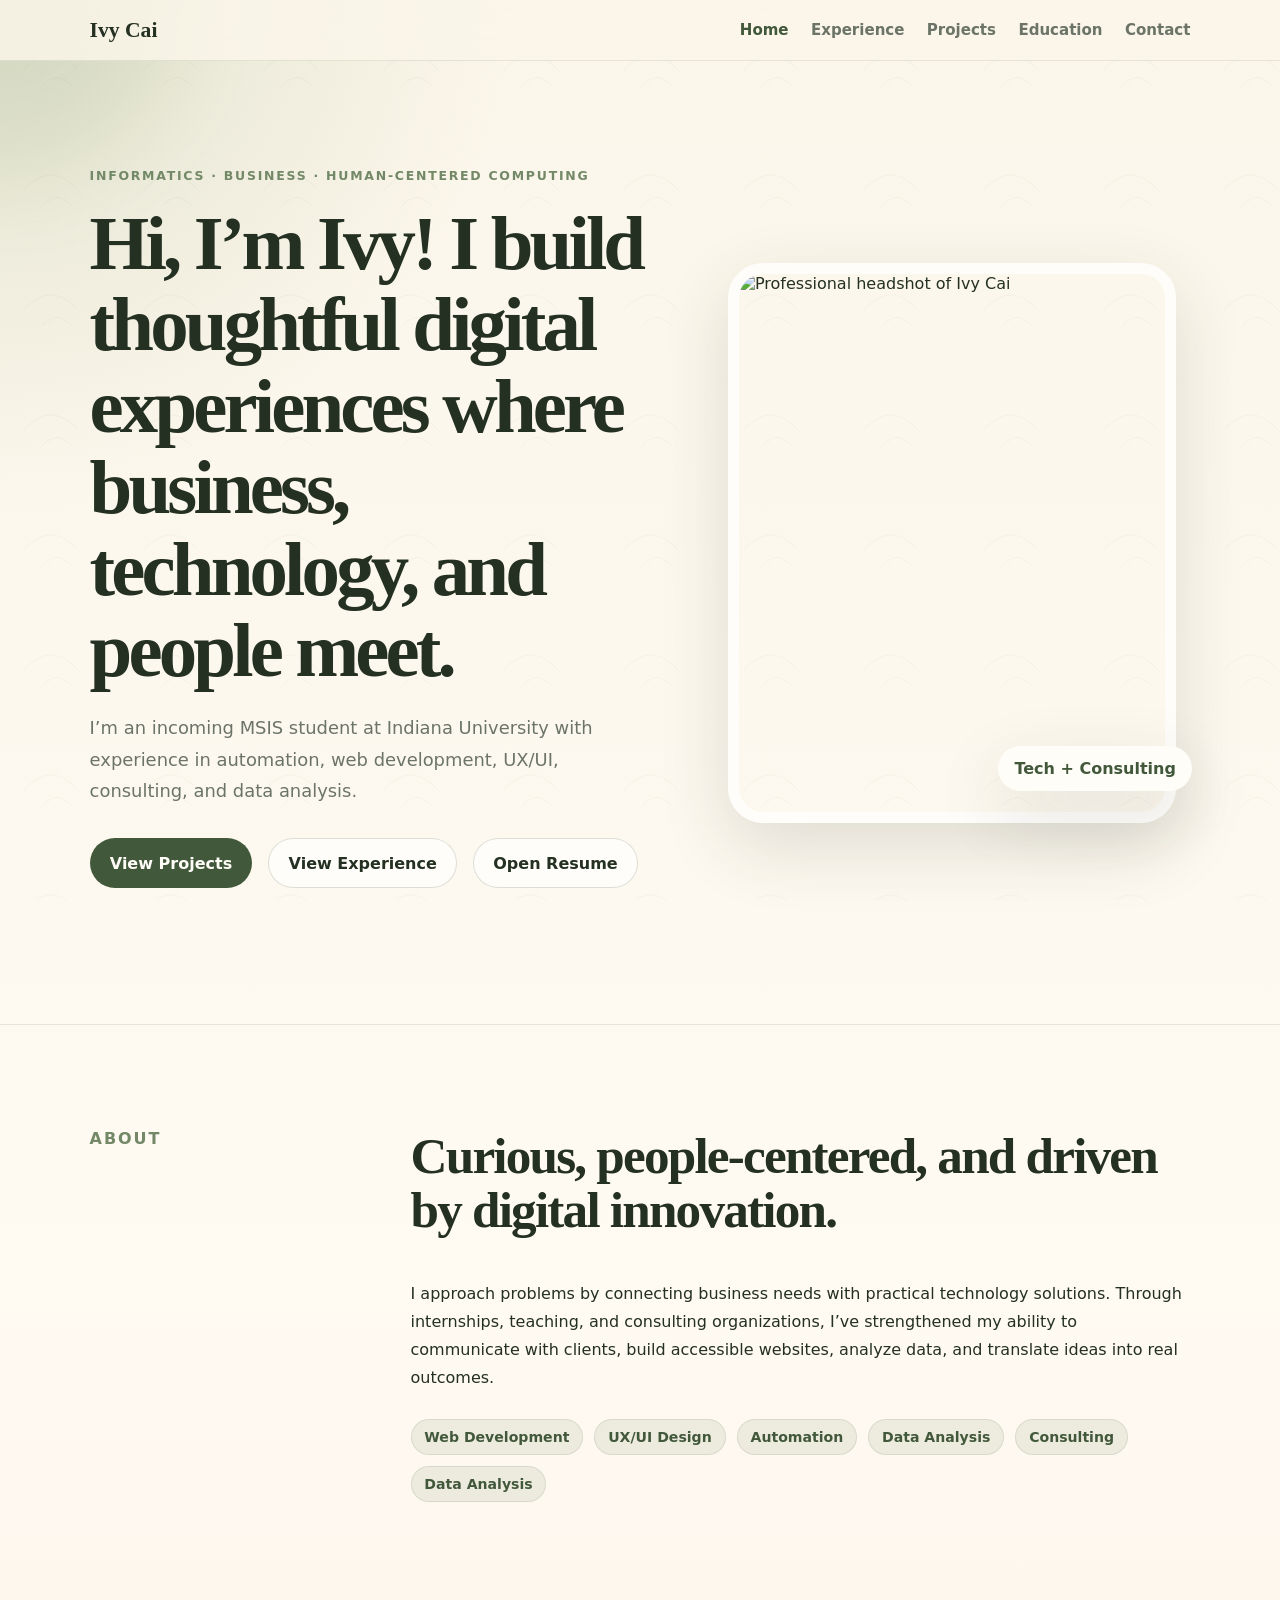
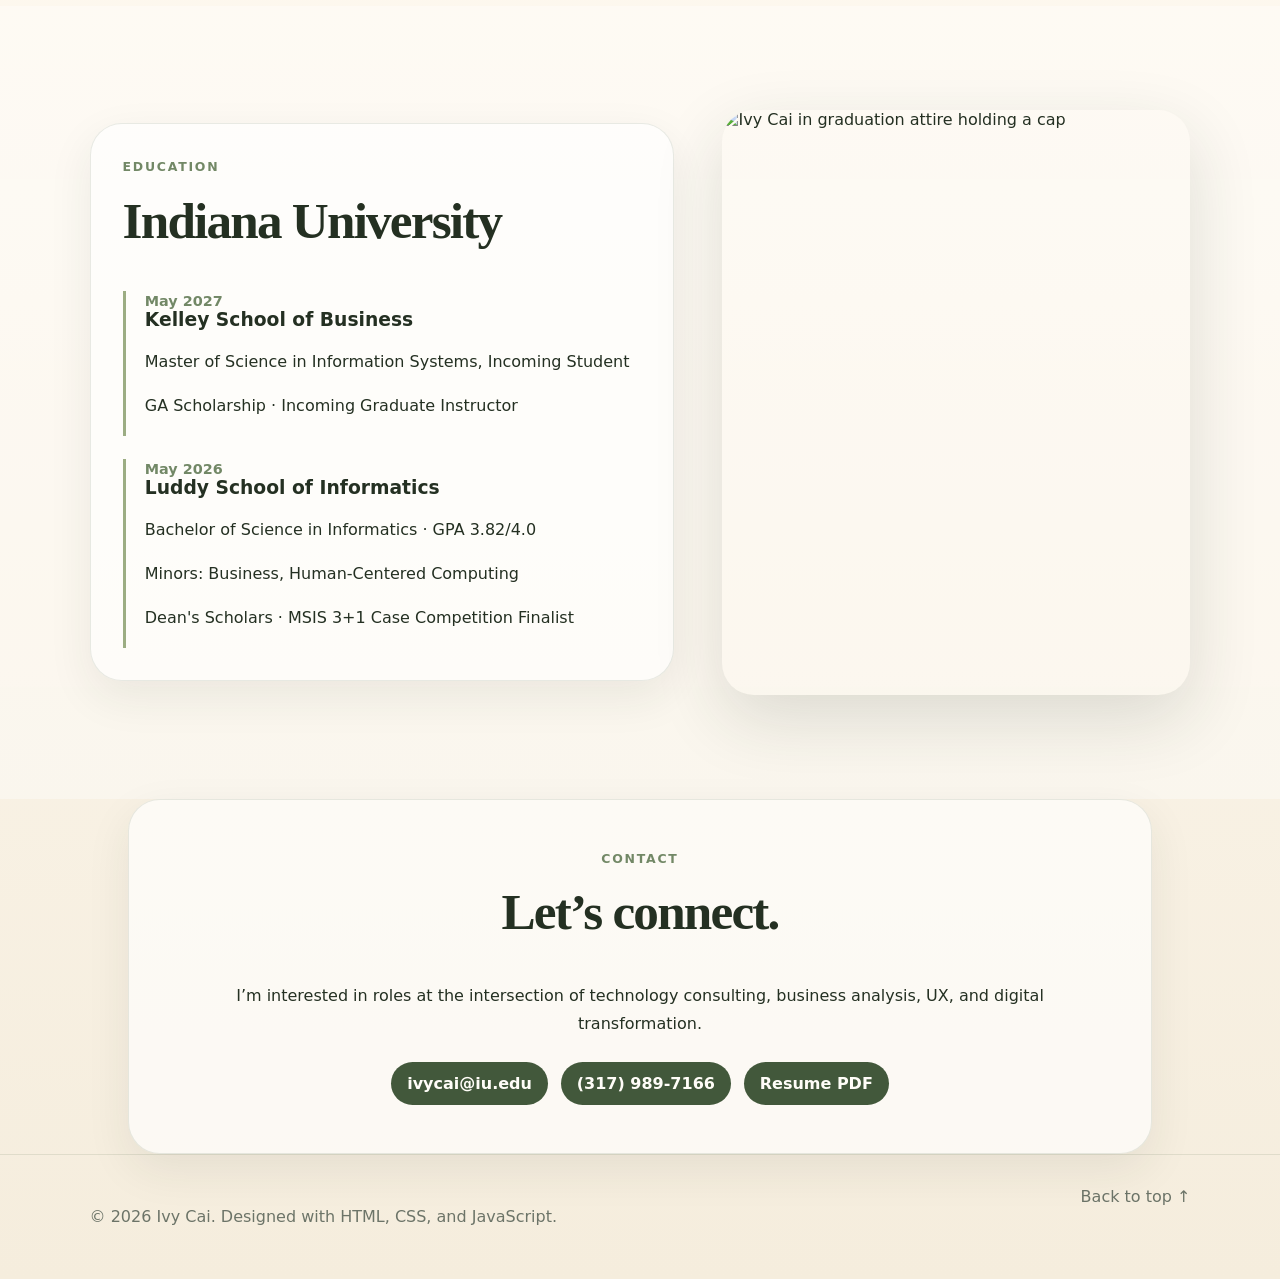
==== index.html @ e13638d8 "Add files via upload" ====
<!DOCTYPE html>
<html lang="en">

<head>
    <meta charset="UTF-8" />
    <meta name="viewport" content="width=device-width, initial-scale=1.0" />
    <title>Ivy Cai | Portfolio</title>
    <link rel="stylesheet" href="style.css" />
</head>

<body>
    <div class="cursor-glow"></div>
    <header class="site-header"><a class="logo" href="index.html">Ivy Cai</a><button class="nav-toggle"
            aria-label="Toggle navigation">☰</button>
        <nav class="nav-links"><a class="active" href="index.html">Home</a><a class=""
                href="experience.html">Experience</a><a class="" href="projects.html">Projects</a><a
                href="index.html#education">Education</a><a href="index.html#contact">Contact</a></nav>
    </header>
    <main id="top">
        <section class="hero section-padding">
            <div class="hero-copy reveal">
                <p class="eyebrow">Informatics · Business · Human-Centered Computing</p>
                <h1>Hi, I’m Ivy! I build thoughtful digital experiences where business, technology, and people meet.
                </h1>
                <p class="hero-text">I’m an incoming MSIS student at Indiana University with experience in automation,
                    web development, UX/UI, consulting, and data analysis.</p>
                <div class="hero-actions"><a class="btn primary" href="projects.html">View Projects</a><a
                        class="btn secondary" href="experience.html">View Experience</a><a class="btn secondary"
                        href="assets/Ivy_Cai_Resume.pdf" target="_blank" rel="noopener">Open Resume</a></div>
            </div>
            <div class="hero-photo-wrap reveal"><img src="assets/ivy-headshot.jpg"
                    alt="Professional headshot of Ivy Cai" class="hero-photo" />
                <div class="photo-badge">Tech + Consulting</div>
            </div>
        </section>
        <section id="about" class="section-padding two-column">
            <div class="section-label reveal">About</div>
            <div class="section-content reveal">
                <h2>Curious, people-centered, and driven by digital innovation.</h2>
                <p>I approach problems by connecting business needs with practical technology solutions. Through
                    internships, teaching, and consulting organizations, I’ve strengthened my ability to communicate
                    with clients, build accessible websites, analyze data, and translate ideas into real outcomes.</p>
                <div class="tag-grid"><span>Web Development</span><span>UX/UI
                        Design</span><span>Automation</span><span>Data
                        Analysis</span><span>Consulting</span><span>Data Analysis</span></div>
            </div>
        </section>
        <section id="education" class="section-padding education-section">
            <div class="education-card reveal">
                <p class="eyebrow">Education</p>
                <h2>Indiana University</h2>
                <div class="timeline">
                    <article><span class="date">May 2027</span>
                        <h3>Kelley School of Business</h3>
                        <p>Master of Science in Information Systems, Incoming Student</p>
                        <p>GA Scholarship · Incoming Graduate Instructor</p>
                    </article>
                    <article><span class="date">May 2026</span>
                        <h3>Luddy School of Informatics</h3>
                        <p>Bachelor of Science in Informatics · GPA 3.82/4.0</p>
                        <p>Minors: Business, Human-Centered Computing</p>
                        <p>Dean's Scholars · MSIS 3+1 Case Competition Finalist</p>
                    </article>
                </div>
            </div>
            <div class="education-image reveal"><img src="assets/ivy-graduation.jpg"
                    alt="Ivy Cai in graduation attire holding a cap" /></div>

        </section>
        <section id="contact" class="section-padding contact-section reveal">
            <p class="eyebrow">Contact</p>
            <h2>Let’s connect.</h2>
            <p>I’m interested in roles at the intersection of technology consulting, business analysis, UX, and digital
                transformation.</p>
            <div class="contact-links"><a href="mailto:ivycai@iu.edu">ivycai@iu.edu</a><a href="tel:+13179897166">(317)
                    989-7166</a><a href="assets/Ivy_Cai_Resume.pdf" target="_blank" rel="noopener">Resume PDF</a></div>
        </section>
    </main>
    <footer>
        <p>© <span id="year"></span> Ivy Cai. Designed with HTML, CSS, and JavaScript.</p><a href="#top">Back to top
            ↑</a>
    </footer>
    <script src="script.js"></script>
</body>

</html>
---- style.css ----
:root {
    --cream: #fbf6ea;
    --sage: #728866;
    --moss: #42583b;
    --olive: #9cad83;
    --ink: #243022;
    --muted: #6c7468;
    --petal: #ead9c4;
    --white: #fffdf8;
    --shadow: 0 24px 70px rgba(36, 48, 34, .14)
}

* {
    box-sizing: border-box
}

html {
    scroll-behavior: smooth
}

body {
    margin: 0;
    font-family: Inter, system-ui, -apple-system, Segoe UI, sans-serif;
    color: var(--ink);
    background: radial-gradient(circle at top left, rgba(156, 173, 131, .28), transparent 32rem), linear-gradient(180deg, var(--cream), #fffaf2 45%, #f5eddd);
    overflow-x: hidden
}

body::before {
    content: "";
    position: fixed;
    inset: 0;
    pointer-events: none;
    opacity: .25;
    background-image: url("data:image/svg+xml,%3Csvg width='120' height='120' viewBox='0 0 120 120' xmlns='http://www.w3.org/2000/svg'%3E%3Cg fill='none' stroke='%23728866' stroke-opacity='.23' stroke-width='1'%3E%3Cpath d='M24 70c18-20 36-20 54 0M42 86c10-11 20-11 30 0'/%3E%3C/g%3E%3C/svg%3E")
}

img {
    max-width: 100%;
    display: block
}

a {
    color: inherit;
    text-decoration: none
}

.site-header {
    position: sticky;
    top: 0;
    z-index: 20;
    display: flex;
    align-items: center;
    justify-content: space-between;
    padding: 1.1rem 7vw;
    background: rgba(251, 246, 234, .82);
    backdrop-filter: blur(18px);
    border-bottom: 1px solid rgba(66, 88, 59, .12)
}

.logo {
    font-family: Georgia, serif;
    font-size: 1.35rem;
    font-weight: 800
}

.nav-links {
    display: flex;
    gap: 1.4rem;
    align-items: center
}

.nav-links a {
    font-size: .94rem;
    color: var(--muted);
    font-weight: 700
}

.nav-links a:hover,
.nav-links a.active {
    color: var(--moss)
}

.nav-toggle {
    display: none;
    border: 0;
    background: transparent;
    font-size: 1.7rem
}

.section-padding {
    padding: 6.5rem 7vw
}

.hero {
    min-height: 86vh;
    display: grid;
    grid-template-columns: 1.08fr .92fr;
    gap: 4rem;
    align-items: center
}

.eyebrow {
    margin: 0 0 1rem;
    color: var(--sage);
    font-size: .78rem;
    font-weight: 800;
    letter-spacing: .14em;
    text-transform: uppercase
}

h1,
h2,
h3 {
    margin-top: 0;
    line-height: 1.06
}

h1,
h2 {
    font-family: Georgia, serif
}

h1 {
    font-size: clamp(2.7rem, 6vw, 5.4rem);
    letter-spacing: -.05em;
    margin-bottom: 1.3rem
}

h2 {
    font-size: clamp(2rem, 4vw, 3.4rem);
    letter-spacing: -.035em
}

p {
    line-height: 1.75
}

.hero-text {
    max-width: 42rem;
    color: var(--muted);
    font-size: 1.12rem
}

.hero-actions {
    display: flex;
    flex-wrap: wrap;
    gap: 1rem;
    margin: 2rem 0
}

.btn {
    padding: .9rem 1.2rem;
    border-radius: 999px;
    font-weight: 800;
    border: 1px solid rgba(66, 88, 59, .18);
    transition: transform .2s ease, box-shadow .2s ease
}

.btn:hover {
    transform: translateY(-3px);
    box-shadow: var(--shadow)
}

.primary {
    background: var(--moss);
    color: var(--white)
}

.secondary {
    background: rgba(255, 255, 255, .65)
}

.hero-photo-wrap {
    position: relative;
    justify-self: center
}

.hero-photo {
    width: min(28rem, 82vw);
    aspect-ratio: 4/5;
    object-fit: cover;
    object-position: center 42%;
    border-radius: 2.2rem;
    box-shadow: var(--shadow);
    border: .7rem solid rgba(255, 255, 255, .7)
}

.photo-badge {
    position: absolute;
    right: -1rem;
    bottom: 2rem;
    background: var(--white);
    color: var(--moss);
    padding: .8rem 1rem;
    border-radius: 999px;
    font-weight: 800;
    box-shadow: var(--shadow)
}

.two-column {
    display: grid;
    grid-template-columns: .35fr 1fr;
    gap: 3rem;
    border-top: 1px solid rgba(66, 88, 59, .12)
}

.section-label {
    color: var(--sage);
    font-weight: 800;
    text-transform: uppercase;
    letter-spacing: .12em
}

.section-content {
    max-width: 58rem
}

.tag-grid {
    display: flex;
    flex-wrap: wrap;
    gap: .7rem;
    margin-top: 1.7rem
}

.tag-grid span,
.pill {
    background: rgba(114, 136, 102, .12);
    border: 1px solid rgba(66, 88, 59, .12);
    color: var(--moss);
    padding: .55rem .8rem;
    border-radius: 999px;
    font-size: .88rem;
    font-weight: 700
}

.education-section {
    display: grid;
    grid-template-columns: 1fr .8fr;
    gap: 3rem;
    align-items: center;
    background: rgba(255, 255, 255, .36)
}

.card,
.education-card,
.experience-card,
.project-card,
.contact-section {
    background: rgba(255, 255, 255, .64);
    border: 1px solid rgba(66, 88, 59, .12);
    border-radius: 2rem;
    box-shadow: 0 16px 45px rgba(36, 48, 34, .08)
}

.education-card {
    padding: 2rem
}

.education-image img {
    border-radius: 2rem;
    aspect-ratio: 4/5;
    object-fit: cover;
    object-position: center 30%;
    box-shadow: var(--shadow)
}

.timeline {
    display: grid;
    gap: 1.4rem
}

.timeline article {
    padding-left: 1.2rem;
    border-left: 3px solid var(--olive)
}

.date {
    color: var(--sage);
    font-weight: 800;
    font-size: .9rem
}

.section-heading {
    max-width: 48rem;
    margin-bottom: 2rem
}

.cards-grid {
    display: grid;
    grid-template-columns: repeat(3, 1fr);
    gap: 1rem
}

.experience-card {
    padding: 1.5rem
}

.company {
    color: var(--muted);
    font-weight: 700
}

ul {
    padding-left: 1.1rem;
    color: var(--muted);
    line-height: 1.65
}

.project-list {
    display: grid;
    gap: 1rem
}

.project-card {
    display: flex;
    justify-content: space-between;
    gap: 1.5rem;
    align-items: center;
    padding: 1.4rem
}

.project-card p {
    margin-bottom: 0;
    color: var(--muted)
}

.contact-section {
    text-align: center;
    max-width: 64rem;
    margin: 0 auto;
    padding: 3rem
}

.contact-links {
    display: flex;
    justify-content: center;
    flex-wrap: wrap;
    gap: .8rem;
    margin-top: 1.5rem
}

.contact-links a {
    padding: .75rem 1rem;
    border-radius: 999px;
    background: var(--moss);
    color: var(--white);
    font-weight: 800
}

.page-hero {
    padding: 5.5rem 7vw 3rem
}

.detail-grid {
    display: grid;
    grid-template-columns: repeat(2, 1fr);
    gap: 1rem
}

.detail-card {
    padding: 1.5rem
}

.detail-card p {
    color: var(--muted)
}

.project-detail {
    padding: 1.5rem;
    display: grid;
    grid-template-columns: 1fr auto;
    gap: 1rem;
    align-items: start
}

.project-detail p {
    color: var(--muted)
}

footer {
    padding: 2rem 7vw;
    display: flex;
    justify-content: space-between;
    gap: 1rem;
    color: var(--muted);
    border-top: 1px solid rgba(66, 88, 59, .12)
}

.cursor-glow {
    position: fixed;
    width: 22rem;
    height: 22rem;
    border-radius: 50%;
    background: rgba(156, 173, 131, .17);
    filter: blur(40px);
    pointer-events: none;
    z-index: -1;
    transform: translate(-50%, -50%)
}

.reveal {
    opacity: 0;
    transform: translateY(18px);
    transition: opacity .7s ease, transform .7s ease
}

.reveal.visible {
    opacity: 1;
    transform: translateY(0)
}

@media(max-width:900px) {

    .hero,
    .education-section,
    .two-column,
    .cards-grid,
    .detail-grid {
        grid-template-columns: 1fr
    }

    .hero {
        padding-top: 4rem
    }

    .hero-photo-wrap {
        justify-self: start
    }

    .nav-toggle {
        display: block
    }

    .nav-links {
        position: absolute;
        top: 100%;
        left: 0;
        right: 0;
        padding: 1rem 7vw;
        flex-direction: column;
        align-items: flex-start;
        background: rgba(251, 246, 234, .95);
        border-bottom: 1px solid rgba(66, 88, 59, .12);
        display: none
    }

    .nav-links.open {
        display: flex
    }

    .project-card,
    .project-detail,
    footer {
        grid-template-columns: 1fr;
        flex-direction: column;
        align-items: flex-start
    }
}

@media(max-width:560px) {
    .section-padding {
        padding: 4.5rem 5vw
    }

    .site-header {
        padding: 1rem 5vw
    }

    h1 {
        font-size: 2.55rem
    }

    .photo-badge {
        right: .5rem
    }
}

.project-card {
    display: grid;
    grid-template-columns: 380px 1fr;
    gap: 2rem;
    background: white;
    border-radius: 24px;
    overflow: hidden;
    box-shadow: 0 15px 40px rgba(0, 0, 0, .08);
    margin-bottom: 3rem;
}

.project-image img {
    width: 100%;
    height: 100%;
    object-fit: cover;
    display: block;
}

.project-content {
    padding: 2rem;
}

.project-content h2 {
    margin-bottom: 1rem;
}

.project-content p {
    line-height: 1.7;
    color: #666;
}

.project-tags {
    margin-top: 1.5rem;
    display: flex;
    gap: .75rem;
    flex-wrap: wrap;
}

.project-tags span {
    background: #f3f3f3;
    padding: .5rem 1rem;
    border-radius: 999px;
    font-size: .85rem;
}

.project-links {
    margin-top: 1.5rem;
    display: flex;
    gap: 12px;
    flex-wrap: wrap;
}

.project-btn {
    display: inline-flex;
    align-items: center;
    justify-content: center;
    padding: 12px 20px;
    border-radius: 999px;
    text-decoration: none;
    font-weight: 600;
    transition: all .3s ease;
    background: #2f4232;
    color: white;
}

.project-btn:hover {
    transform: translateY(-2px);
    background: #445d48;
}

.project-btn:nth-child(2) {
    background: #8a7f6b;
}

.project-btn:nth-child(2):hover {
    background: #9d917d;
}

.project-btn:nth-child(3) {
    background: #d9d3c7;
    color: #2f4232;
}

.project-btn:nth-child(3):hover {
    background: #cfc7b7;
}
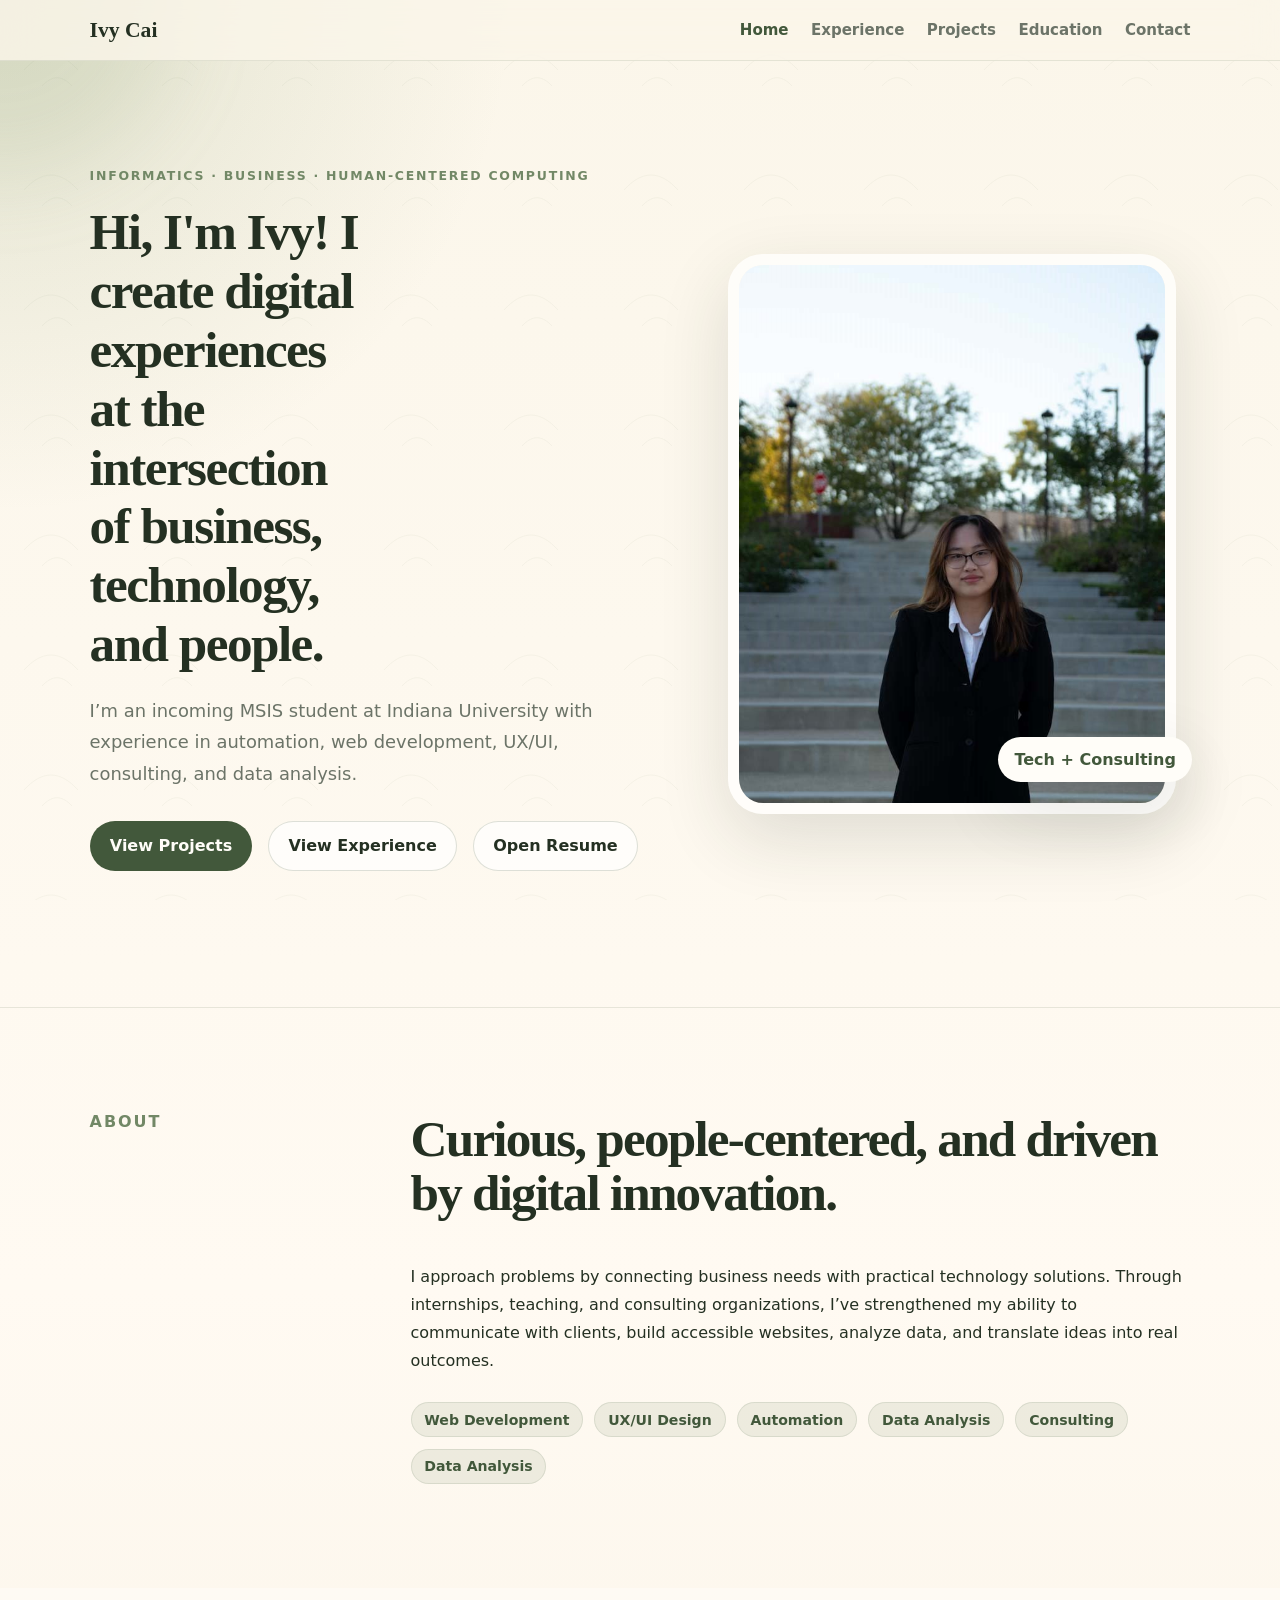
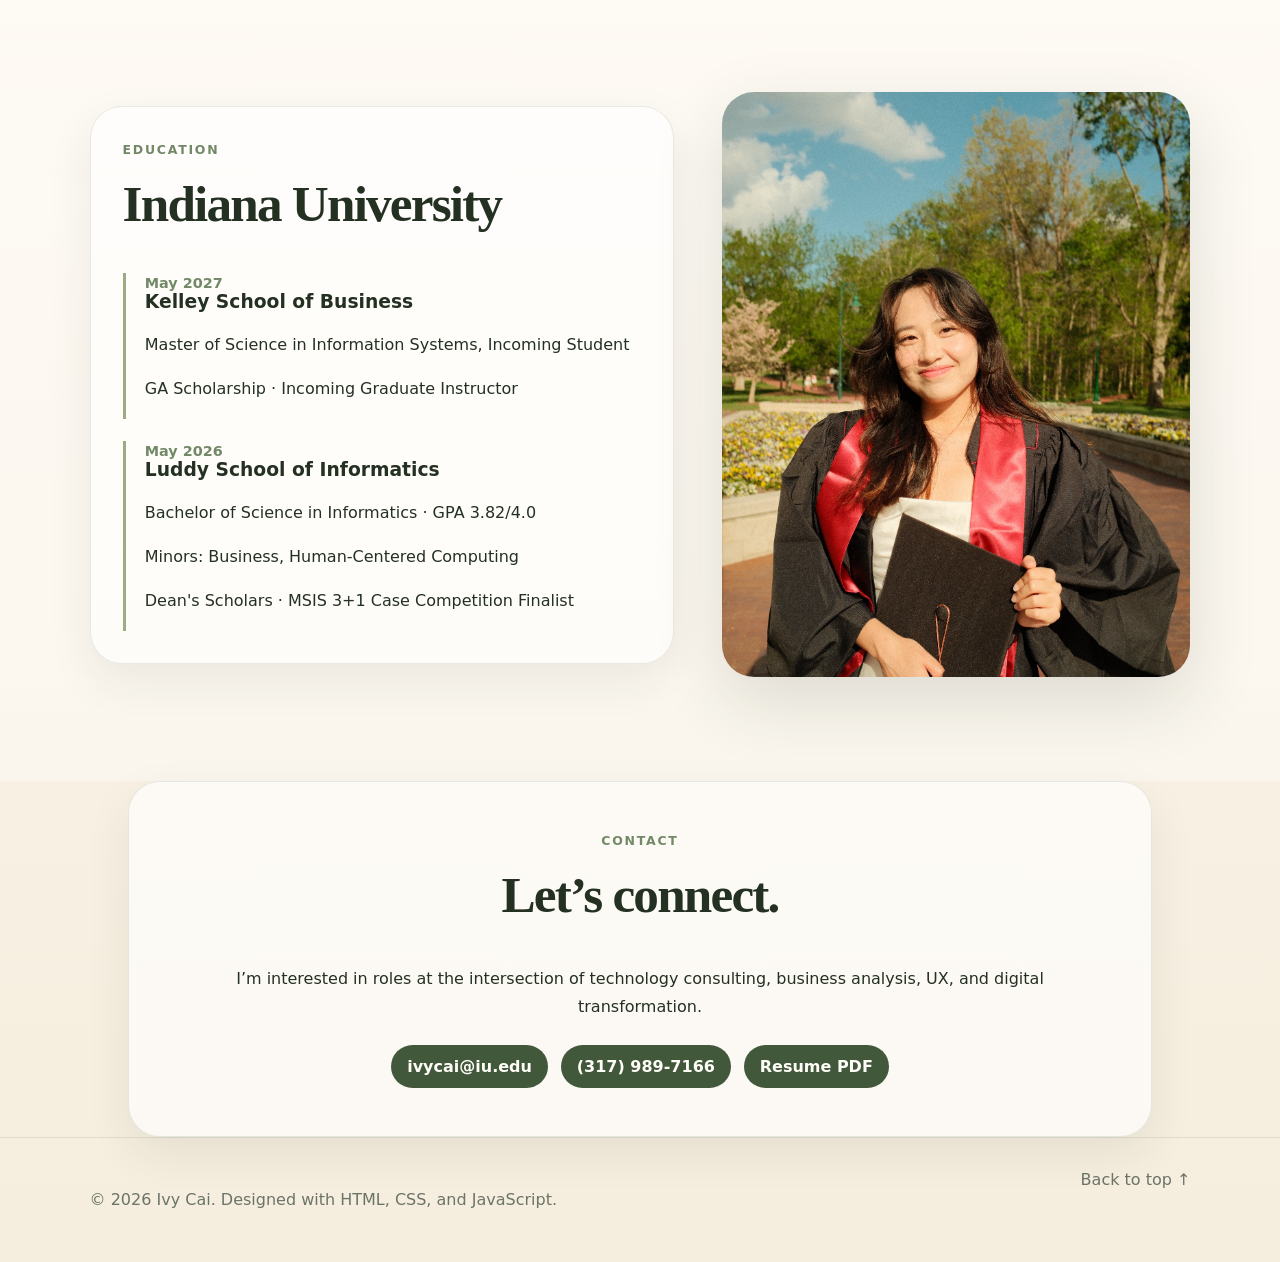
==== commit dbf9e35f: "Add files via upload" ====
--- a/index.html
+++ b/index.html
@@ -20,7 +20,8 @@
         <section class="hero section-padding">
             <div class="hero-copy reveal">
                 <p class="eyebrow">Informatics · Business · Human-Centered Computing</p>
-                <h1>Hi, I’m Ivy! I build thoughtful digital experiences where business, technology, and people meet.
+                <h1 class="hero-title">
+                    Hi, I'm Ivy! I create digital experiences at the intersection of business, technology, and people.
                 </h1>
                 <p class="hero-text">I’m an incoming MSIS student at Indiana University with experience in automation,
                     web development, UX/UI, consulting, and data analysis.</p>
--- a/style.css
+++ b/style.css
@@ -408,72 +408,6 @@
 .reveal.visible {
     opacity: 1;
     transform: translateY(0)
-}
-
-@media(max-width:900px) {
-
-    .hero,
-    .education-section,
-    .two-column,
-    .cards-grid,
-    .detail-grid {
-        grid-template-columns: 1fr
-    }
-
-    .hero {
-        padding-top: 4rem
-    }
-
-    .hero-photo-wrap {
-        justify-self: start
-    }
-
-    .nav-toggle {
-        display: block
-    }
-
-    .nav-links {
-        position: absolute;
-        top: 100%;
-        left: 0;
-        right: 0;
-        padding: 1rem 7vw;
-        flex-direction: column;
-        align-items: flex-start;
-        background: rgba(251, 246, 234, .95);
-        border-bottom: 1px solid rgba(66, 88, 59, .12);
-        display: none
-    }
-
-    .nav-links.open {
-        display: flex
-    }
-
-    .project-card,
-    .project-detail,
-    footer {
-        grid-template-columns: 1fr;
-        flex-direction: column;
-        align-items: flex-start
-    }
-}
-
-@media(max-width:560px) {
-    .section-padding {
-        padding: 4.5rem 5vw
-    }
-
-    .site-header {
-        padding: 1rem 5vw
-    }
-
-    h1 {
-        font-size: 2.55rem
-    }
-
-    .photo-badge {
-        right: .5rem
-    }
 }
 
 .project-card {
@@ -561,4 +495,169 @@
 
 .project-btn:nth-child(3):hover {
     background: #cfc7b7;
+}
+
+.hero-title {
+    font-family: Georgia, serif;
+    font-size: clamp(2.2rem, 4vw, 3.8rem);
+    line-height: 1.15;
+    letter-spacing: -0.03em;
+    max-width: 11ch;
+}
+
+/* OVERALL RESPONSIVE LAYOUT */
+
+/* Large desktop */
+main {
+    max-width: 1440px;
+    margin: 0 auto;
+}
+
+/* Laptop */
+@media (max-width: 1200px) {
+    .hero {
+        grid-template-columns: 1fr .85fr;
+        gap: 3rem;
+    }
+
+    .project-card {
+        grid-template-columns: 320px 1fr;
+    }
+
+    h1 {
+        font-size: clamp(2.8rem, 5vw, 4.6rem);
+    }
+}
+
+/* Tablet */
+@media (max-width: 900px) {
+
+    .hero,
+    .education-section,
+    .two-column,
+    .detail-grid,
+    .cards-grid,
+    .project-card {
+        grid-template-columns: 1fr;
+    }
+
+    .nav-toggle {
+        display: block;
+        cursor: pointer;
+    }
+
+    .nav-links {
+        position: absolute;
+        top: 100%;
+        left: 0;
+        right: 0;
+        display: none;
+        flex-direction: column;
+        align-items: flex-start;
+        padding: 1rem 7vw;
+        background: rgba(251, 246, 234, .98);
+    }
+
+    .nav-links.open {
+        display: flex;
+    }
+
+    .hero {
+        min-height: auto;
+        padding-top: 4rem;
+    }
+
+    .hero-photo-wrap {
+        justify-self: center;
+    }
+
+    .project-image img {
+        height: 300px;
+        object-fit: cover;
+    }
+
+    .hero-actions,
+    .project-links,
+    .contact-links {
+        flex-wrap: wrap;
+    }
+
+    footer {
+        flex-direction: column;
+        align-items: flex-start;
+    }
+}
+
+/* Phone */
+@media (max-width: 560px) {
+    .section-padding {
+        padding: 4rem 5vw;
+    }
+
+    .page-hero {
+        padding: 4rem 5vw 2rem;
+    }
+
+    .site-header {
+        padding: 1rem 5vw;
+    }
+
+    h1 {
+        font-size: 2.35rem;
+    }
+
+    h2 {
+        font-size: 1.8rem;
+    }
+
+    .hero-text {
+        font-size: 1rem;
+    }
+
+    .hero-actions,
+    .project-links,
+    .contact-links {
+        flex-direction: column;
+        width: 100%;
+    }
+
+    .btn,
+    .project-btn,
+    .contact-links a {
+        width: 100%;
+        justify-content: center;
+        text-align: center;
+    }
+
+    .hero-photo {
+        width: 100%;
+        border-radius: 1.5rem;
+    }
+
+    .photo-badge {
+        right: .5rem;
+        bottom: 1rem;
+        font-size: .8rem;
+    }
+
+    .project-card {
+        margin-bottom: 2rem;
+        border-radius: 1.4rem;
+    }
+
+    .project-image img {
+        height: 240px;
+    }
+
+    .project-content,
+    .education-card,
+    .contact-section,
+    .detail-card {
+        padding: 1.5rem;
+    }
+
+    .project-tags span,
+    .tag-grid span {
+        font-size: .78rem;
+    }
 }
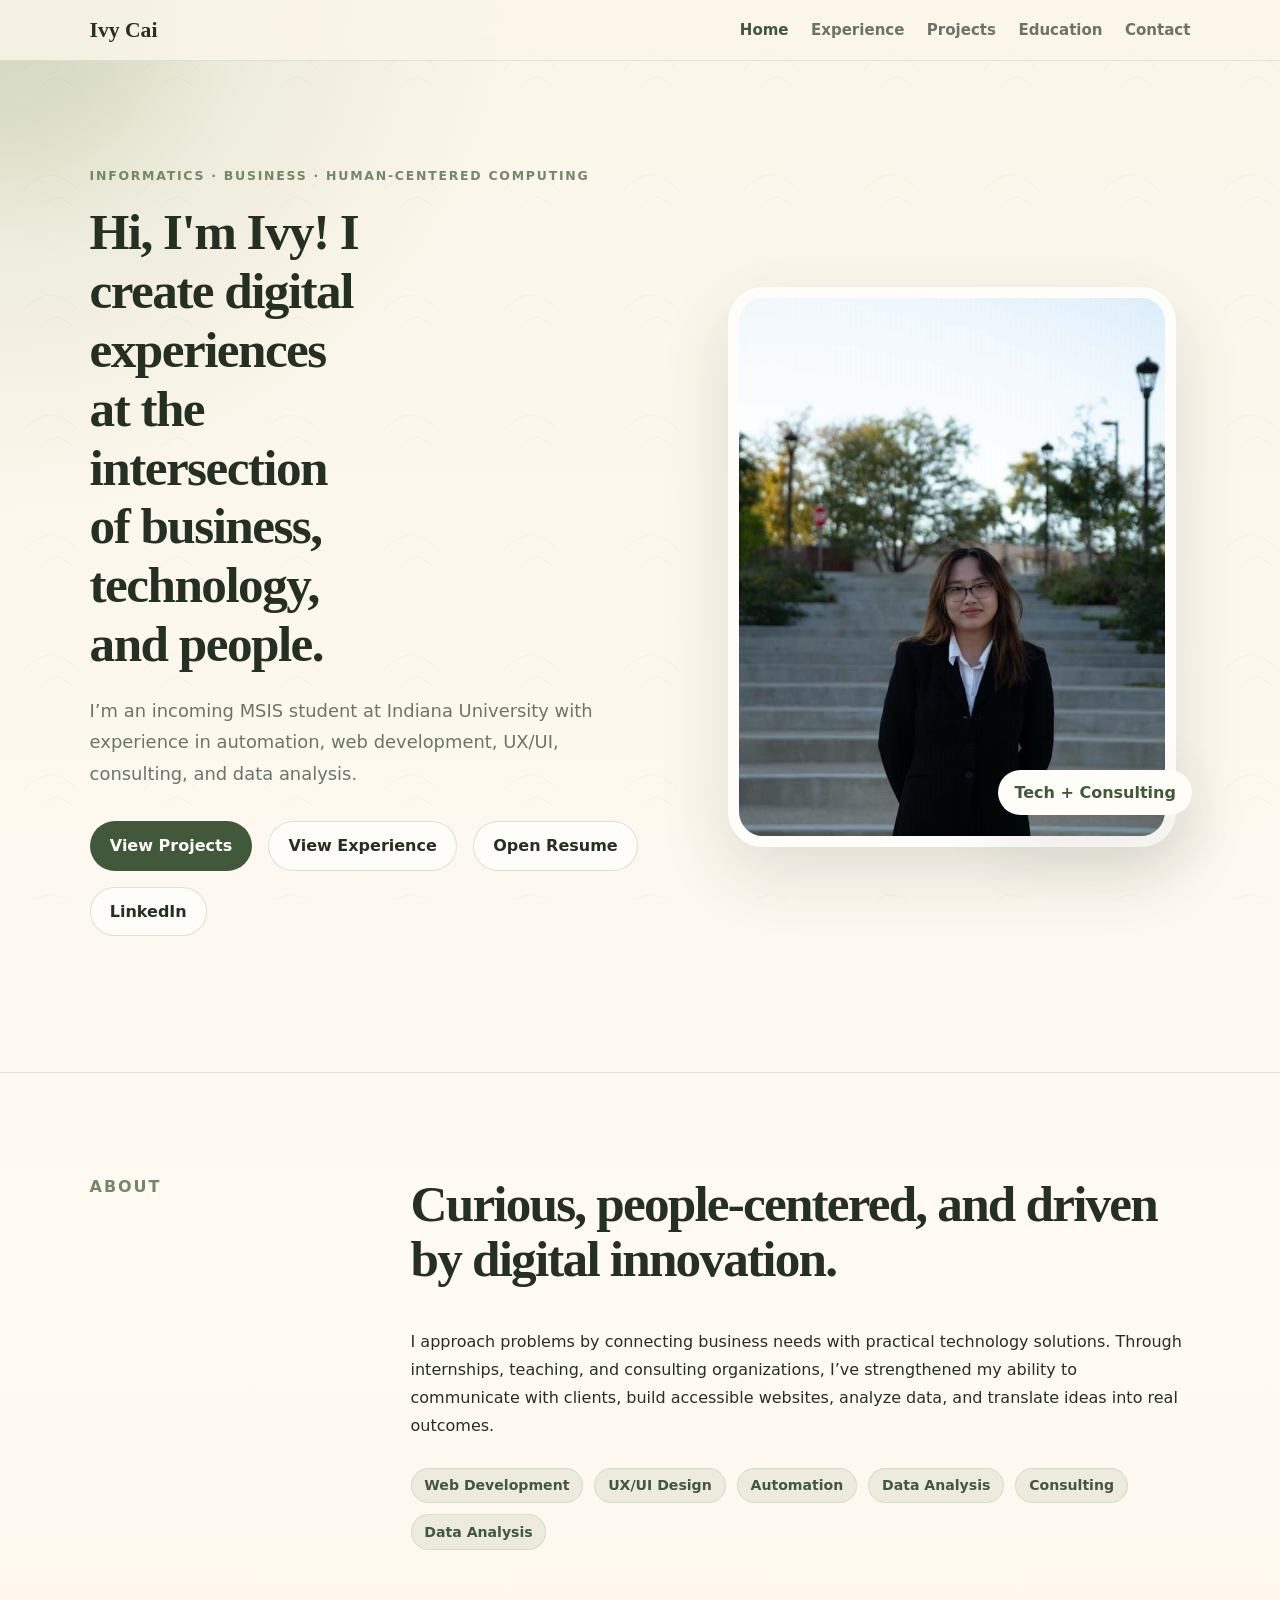
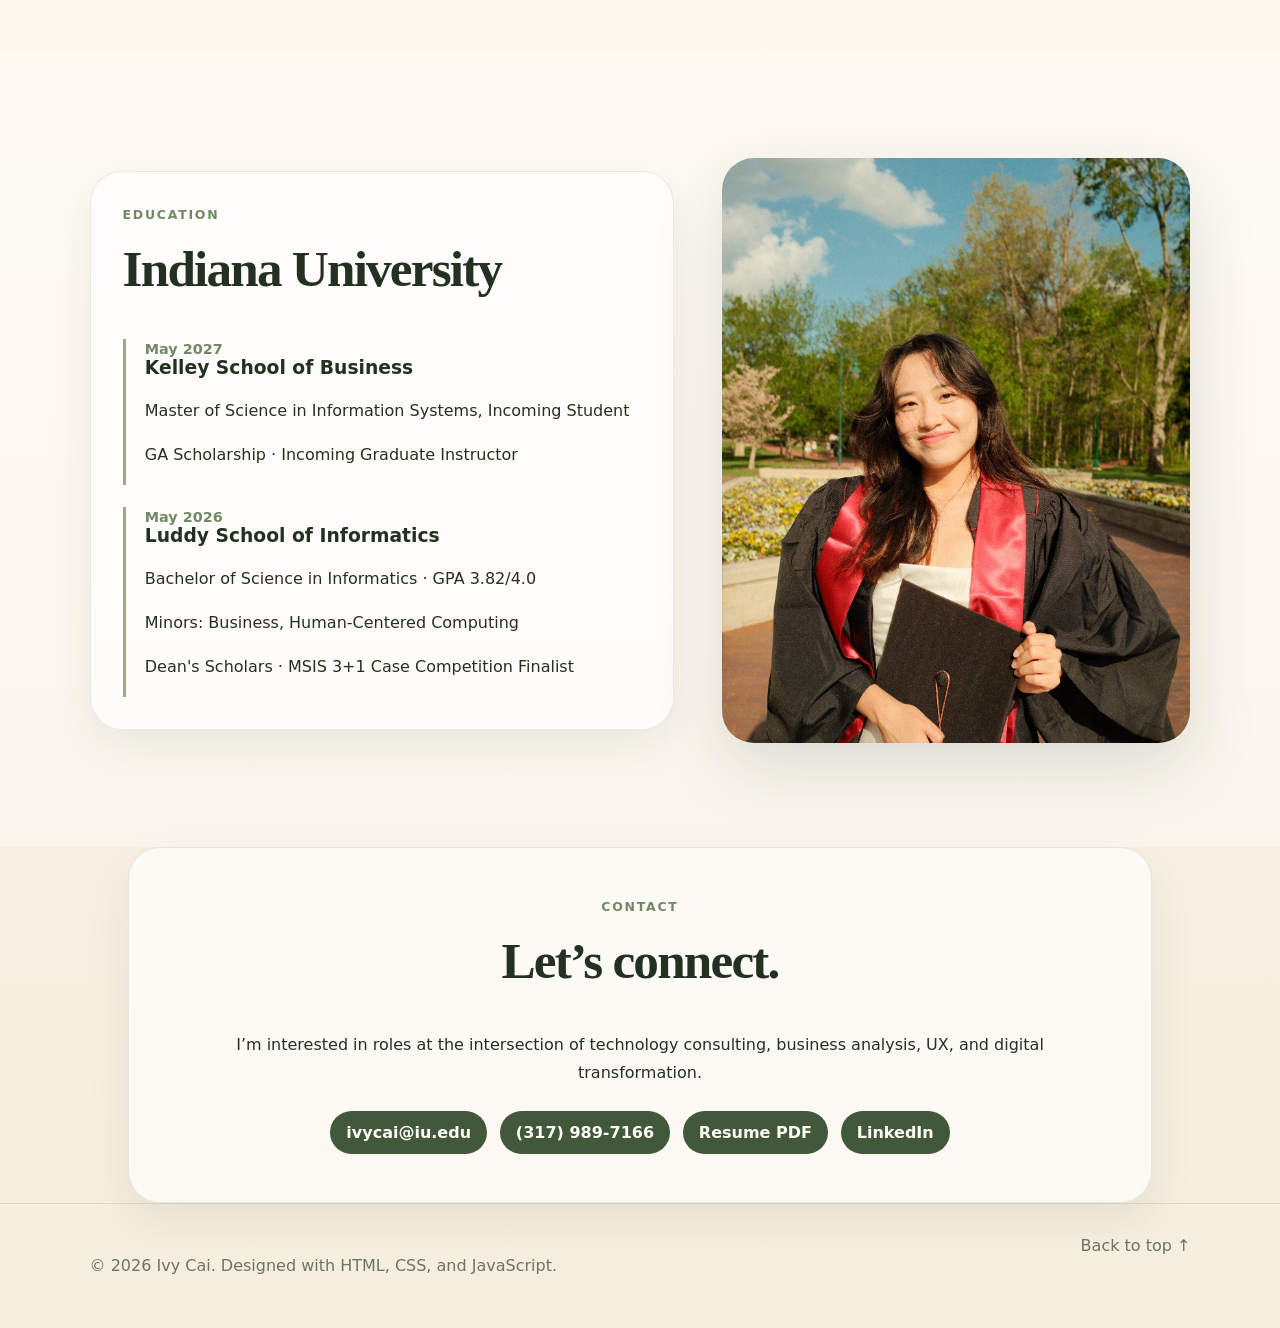
==== commit df9423b7: "Add files via upload" ====
--- a/index.html
+++ b/index.html
@@ -27,7 +27,13 @@
                     web development, UX/UI, consulting, and data analysis.</p>
                 <div class="hero-actions"><a class="btn primary" href="projects.html">View Projects</a><a
                         class="btn secondary" href="experience.html">View Experience</a><a class="btn secondary"
-                        href="assets/Ivy_Cai_Resume.pdf" target="_blank" rel="noopener">Open Resume</a></div>
+                        href="assets/Ivy_Cai_Resume.pdf" target="_blank" rel="noopener">Open Resume</a>
+                    <a class="btn secondary" href="https://www.linkedin.com/in/ivycai/" target="_blank" rel="noopener">
+                        LinkedIn
+                    </a>
+                </div>
+            </div>
+            </div>
             </div>
             <div class="hero-photo-wrap reveal"><img src="assets/ivy-headshot.jpg"
                     alt="Professional headshot of Ivy Cai" class="hero-photo" />
@@ -74,7 +80,10 @@
             <p>I’m interested in roles at the intersection of technology consulting, business analysis, UX, and digital
                 transformation.</p>
             <div class="contact-links"><a href="mailto:ivycai@iu.edu">ivycai@iu.edu</a><a href="tel:+13179897166">(317)
-                    989-7166</a><a href="assets/Ivy_Cai_Resume.pdf" target="_blank" rel="noopener">Resume PDF</a></div>
+                    989-7166</a><a href="assets/Ivy_Cai_Resume.pdf" target="_blank" rel="noopener">Resume PDF</a>
+                <a href="https://www.linkedin.com/in/ivycai/" target="_blank" rel="noopener">LinkedIn</a>
+            </div>
+            </div>
         </section>
     </main>
     <footer>
--- a/style.css
+++ b/style.css
@@ -377,6 +377,8 @@
 .project-detail p {
     color: var(--muted)
 }
+
+
 
 footer {
     padding: 2rem 7vw;
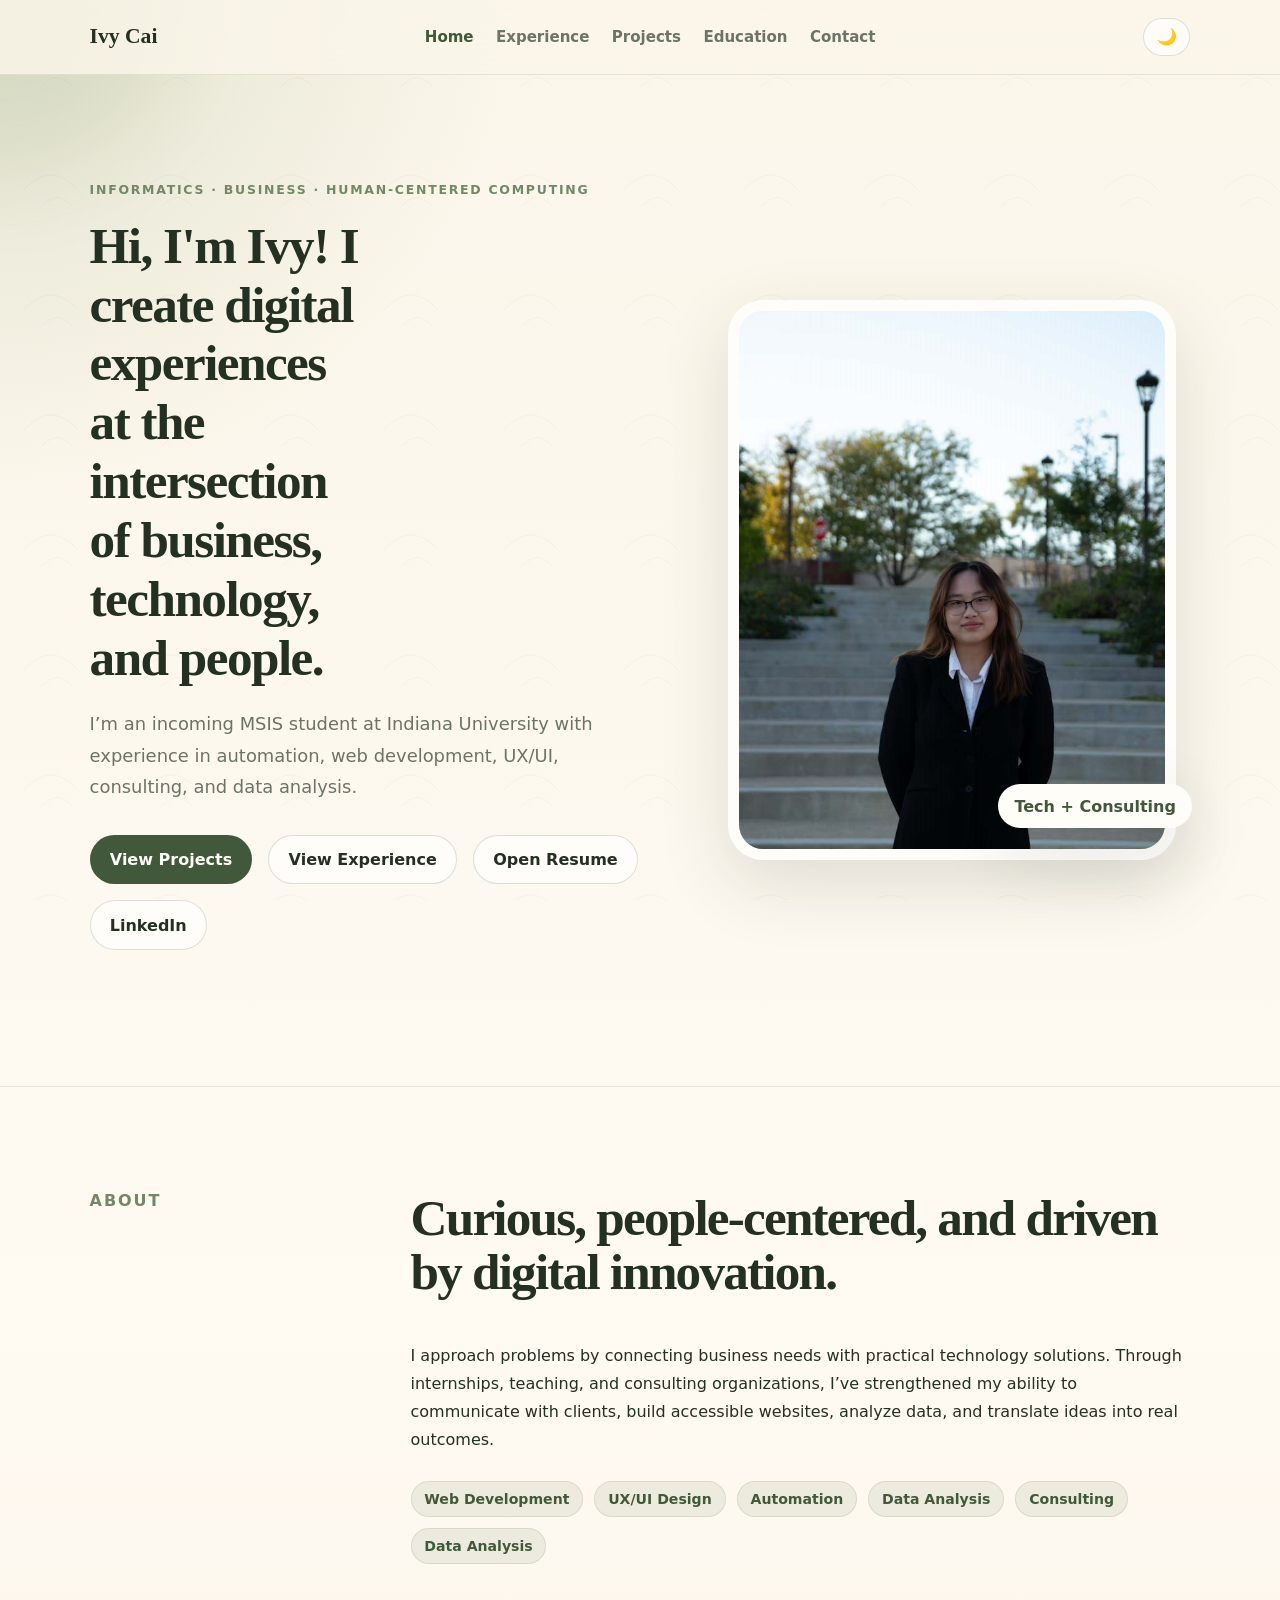
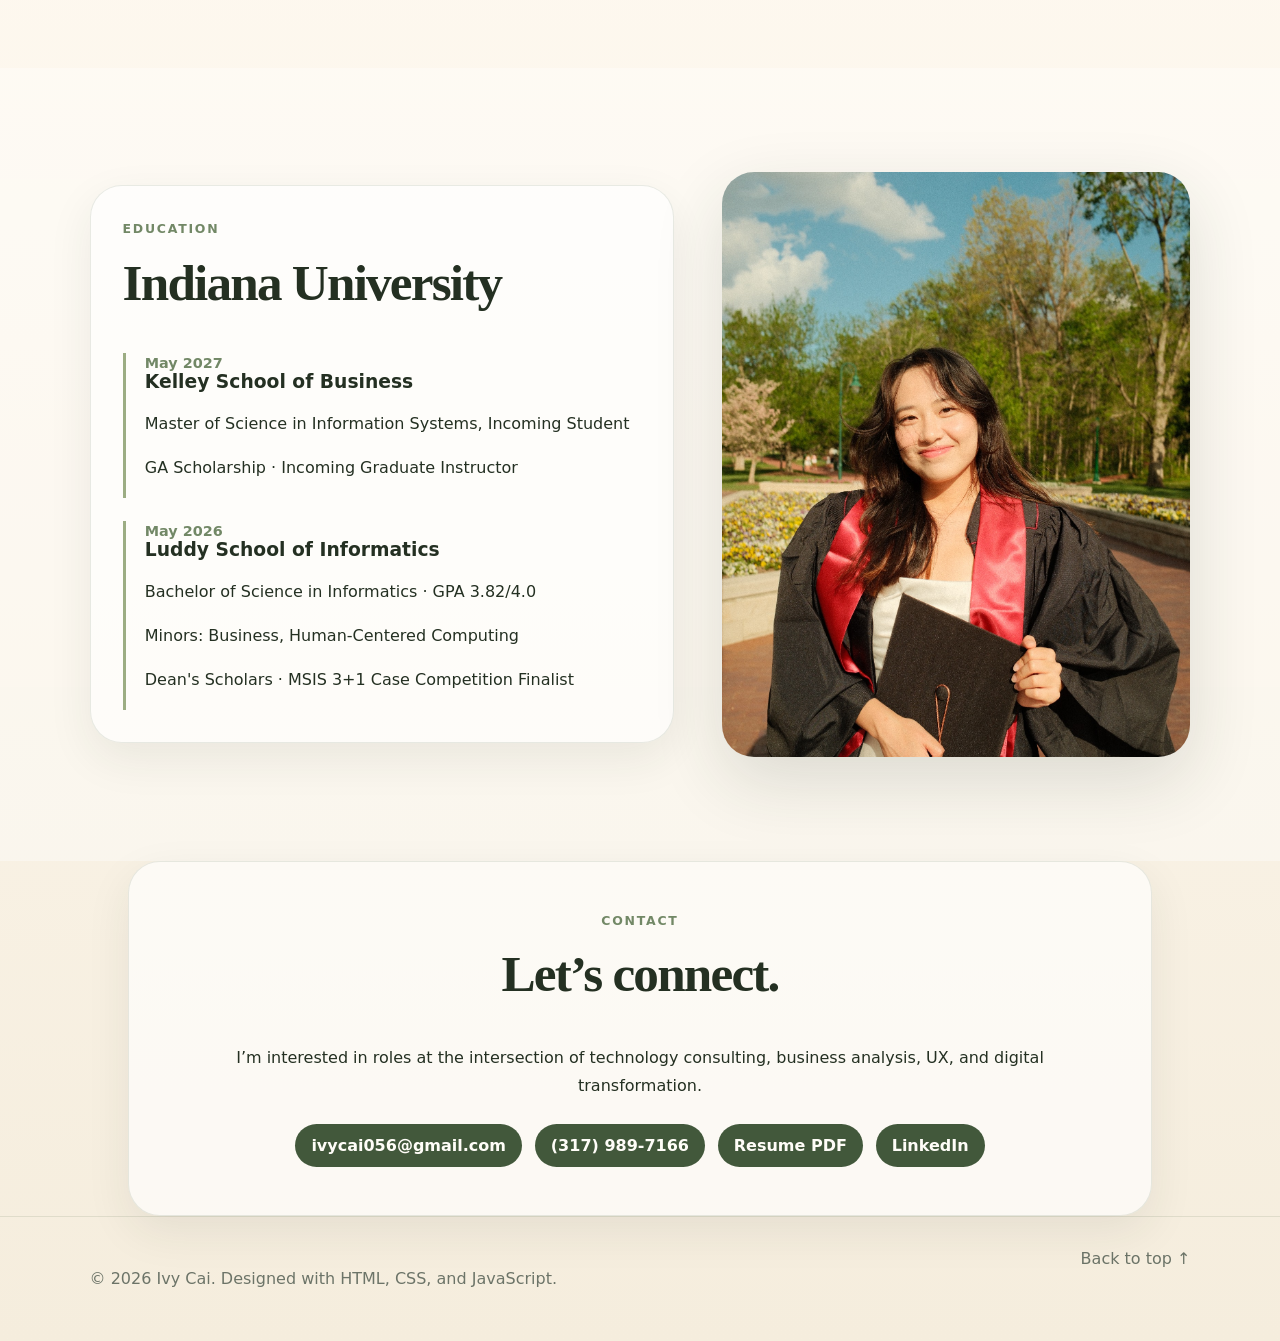
==== commit 55b6ed93: "Add files via upload" ====
--- a/index.html
+++ b/index.html
@@ -14,7 +14,11 @@
             aria-label="Toggle navigation">☰</button>
         <nav class="nav-links"><a class="active" href="index.html">Home</a><a class=""
                 href="experience.html">Experience</a><a class="" href="projects.html">Projects</a><a
-                href="index.html#education">Education</a><a href="index.html#contact">Contact</a></nav>
+                href="index.html#education">Education</a><a href="index.html#contact">Contact</a>
+        </nav>
+        <button class="theme-toggle" id="themeToggle" aria-label="Toggle dark mode">
+            🌙
+        </button>
     </header>
     <main id="top">
         <section class="hero section-padding">
@@ -79,7 +83,8 @@
             <h2>Let’s connect.</h2>
             <p>I’m interested in roles at the intersection of technology consulting, business analysis, UX, and digital
                 transformation.</p>
-            <div class="contact-links"><a href="mailto:ivycai@iu.edu">ivycai@iu.edu</a><a href="tel:+13179897166">(317)
+            <div class="contact-links"><a href="mailto:ivycai056@gmail.com">ivycai056@gmail.com</a><a
+                    href="tel:+13179897166">(317)
                     989-7166</a><a href="assets/Ivy_Cai_Resume.pdf" target="_blank" rel="noopener">Resume PDF</a>
                 <a href="https://www.linkedin.com/in/ivycai/" target="_blank" rel="noopener">LinkedIn</a>
             </div>
--- a/style.css
+++ b/style.css
@@ -507,6 +507,76 @@
     max-width: 11ch;
 }
 
+.theme-toggle {
+    border: 1px solid rgba(66, 88, 59, .18);
+    background: rgba(255, 255, 255, .65);
+    color: var(--moss);
+    border-radius: 999px;
+    padding: .55rem .8rem;
+    font-size: 1rem;
+    cursor: pointer;
+    transition: transform .2s ease, background .2s ease;
+}
+
+.theme-toggle:hover {
+    transform: translateY(-2px);
+}
+
+body.dark-mode {
+    --cream: #151812;
+    --sage: #a9c79a;
+    --moss: #d8ead1;
+    --olive: #9cad83;
+    --ink: #f4f0e8;
+    --muted: #c7c2b8;
+    --petal: #2b3328;
+    --white: #1f241c;
+
+    background: radial-gradient(circle at top left, rgba(156, 173, 131, .18), transparent 32rem),
+        linear-gradient(180deg, #11140f, #181c14 45%, #20251c);
+}
+
+body.dark-mode .site-header {
+    background: rgba(21, 24, 18, .86);
+    border-bottom: 1px solid rgba(255, 255, 255, .12);
+}
+
+body.dark-mode .card,
+body.dark-mode .education-card,
+body.dark-mode .experience-card,
+body.dark-mode .project-card,
+body.dark-mode .contact-section {
+    background: rgba(31, 36, 28, .9);
+    border-color: rgba(255, 255, 255, .12);
+}
+
+body.dark-mode .secondary,
+body.dark-mode .theme-toggle {
+    background: rgba(255, 255, 255, .08);
+    color: var(--ink);
+}
+
+body.dark-mode .project-content p,
+body.dark-mode .detail-card p,
+body.dark-mode ul,
+body.dark-mode .hero-text,
+body.dark-mode .company,
+body.dark-mode footer {
+    color: var(--muted);
+}
+
+body.dark-mode .project-tags span,
+body.dark-mode .tag-grid span,
+body.dark-mode .pill {
+    background: rgba(255, 255, 255, .08);
+    color: var(--ink);
+    border-color: rgba(255, 255, 255, .12);
+}
+
+body.dark-mode .nav-links {
+    background: rgba(21, 24, 18, .98);
+}
+
 /* OVERALL RESPONSIVE LAYOUT */
 
 /* Large desktop */
